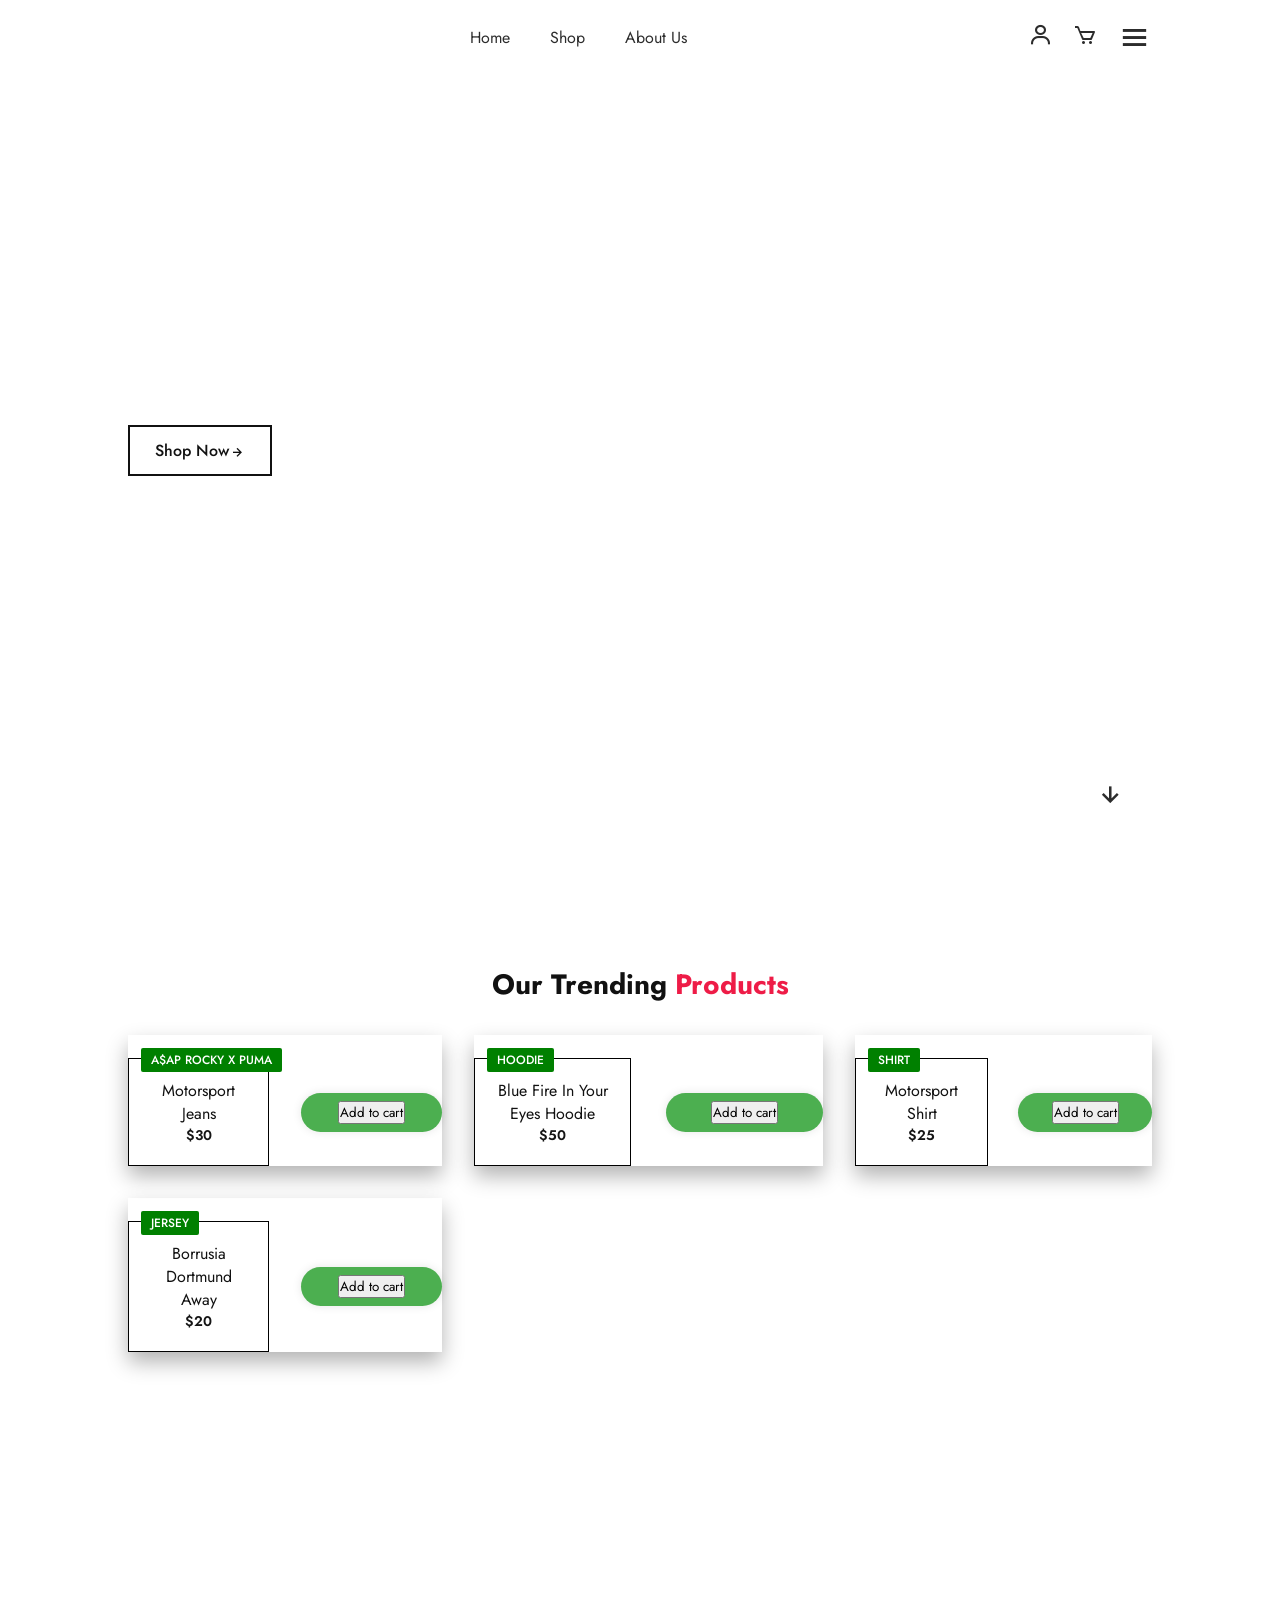
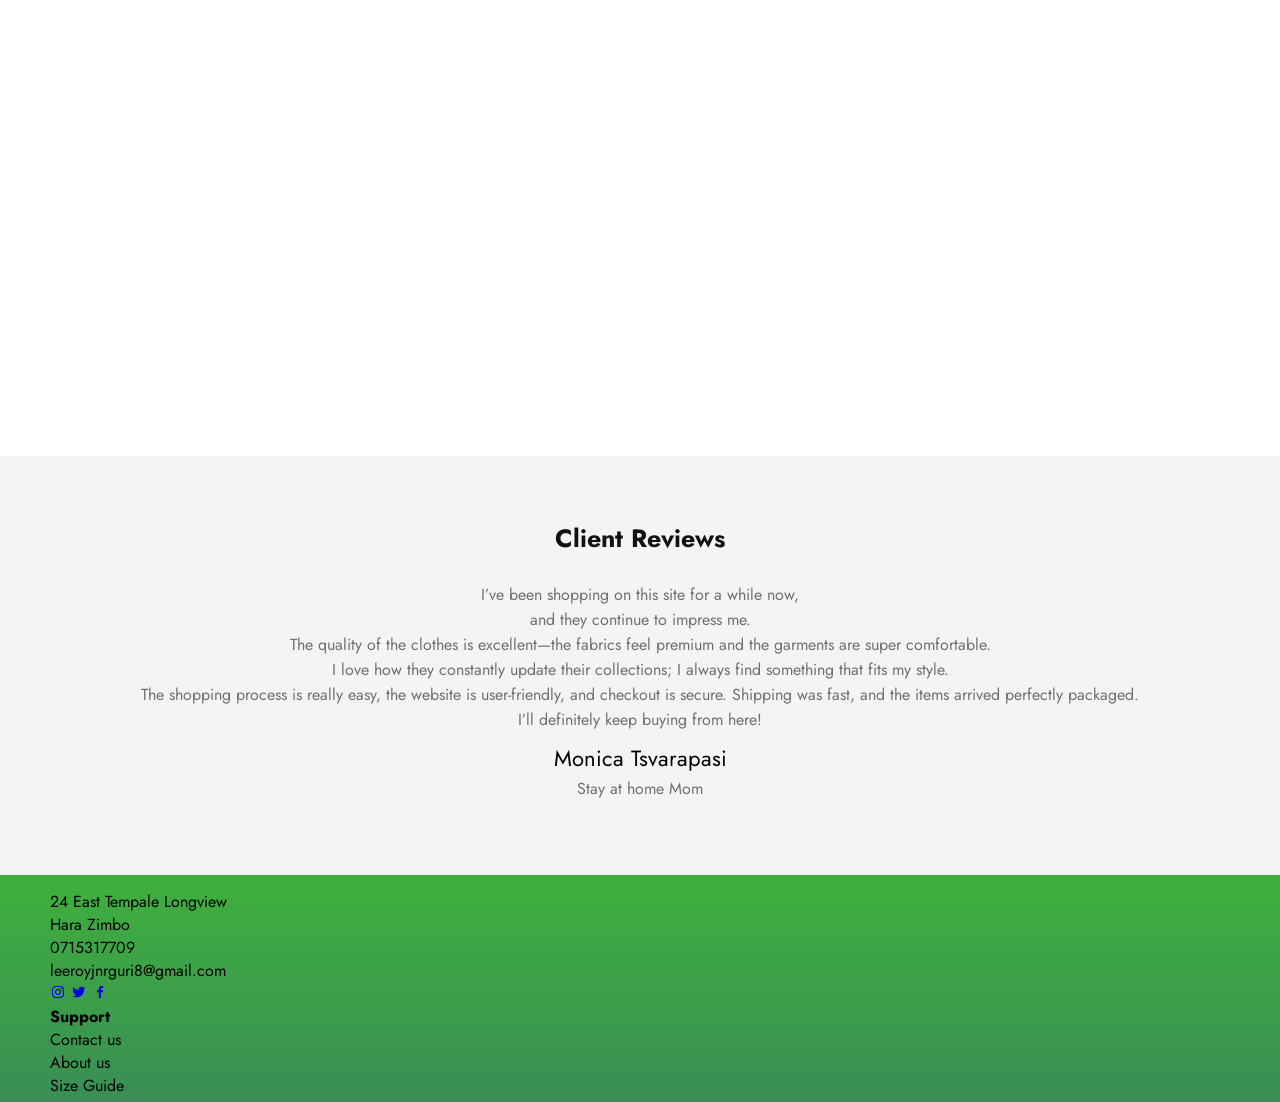
==== index.html @ 7493a293 "Add files via upload" ====
<!DOCTYPE html>
<html lang="en">
<head>
    <meta charset="UTF-8">
    <meta http-equiv="X-UA-Compatible" content="IE=edge">
    <meta name="viewport" content="width=device-width, initial-scale=1.0">
    <title>COBS THREADS</title>
    <link rel="stylesheet" href="style.css" >
    <link rel="preconnect" href="https://fonts.googleapis.com">
<link rel="preconnect" href="https://fonts.gstatic.com" crossorigin>
<link href="https://fonts.googleapis.com/css2?family=Jost:ital,wght@0,100..900;1,100..900&display=swap" rel="stylesheet">
<link rel="stylesheet" href="https://cdnjs.cloudflare.com/ajax/libs/font-awesome/6.2.1/css/all.min.css" integrity="sha512-MV7K8+y+gLIBoVD59lQIYicR65iaqukzvf/nwasF0nqhPay5w/9lJmVM2hMDcnK1OnMGCdVK+iQrJ7lzPJQd1w==" crossorigin="anonymous" referrerpolicy="no-referrer" />

<link rel="stylesheet"
href="https://unpkg.com/boxicons@latest/css/boxicons.min.css">
</head>
<body>
    <header>
        <a href="#" class="logo"><img src="images/logo.jpg" alt=""></a>

        <ul class="navmenu" >
            <li><a href="#">Home</a></li>
            <li><a href="shop.html">Shop</a></li>
            <li><a href="aboutus.html">About us</a></li>
        </ul>

        <div class="nav-icon">
            <a href="#"><i class='bx bx-user' ></i></a> 
            <a href="#" id="cart-button"><i class='bx bx-cart' ></i></a>
            <div class="bx bx-menu" id="menu-icon"></div>
        </div>
    </header>

    <section class="main-home">
        <div class="main-text">
             <a href="shop.html" class="main-btn">Shop Now<i class='bx bx-right-arrow-alt' ></i></a>
        </div>
        <div  class="down-arrow">
            <a href="#trending" class="down"><i class='bx bx-down-arrow-alt' ></i></a>
        </div>
    </section>

    <!--trending-products-section-->
    <section class="trending-product" id="trending">
        <div class="center-text">
            <h2>Our Trending <span>Products</span></h2>
        </div>
        <div class="products">
            <div class="row">
                <img src="images/streetwear/asap rocky x puma.png" alt="" class="image">
                <div class="product-text">
                    <h5>A$AP ROCKY X PUMA</h5>
                </div>
                <div class="info">
                    <div class="price">
                        <h4>Motorsport jeans</h4>
                        <p class="item-price">$30</p>
                    </div>
                    <div class="button">
                        <button class="add-cart">Add to cart</button>
                    </div>
                </div>
            </div>
            <div class="row">
                <img src="images/streetwear/basketball hoodie.png" alt="" class="image">
                <div class="product-text">
                    <h5>HOODIE</h5>
                </div>
                <div class="info">
                    <div class="price">
                        <h4>Blue Fire in your eyes hoodie</h4>
                        <p class="item-price">$50</p>
                    </div>
                    <div class="button">
                        <button class="add-cart">Add to cart</button>
                    </div>
                </div>
            </div>
            <div class="row">
                <img src="images/streetwear/motorsport shirt.png" alt="" class="image">
                <div class="product-text">
                    <h5>SHIRT</h5>
                </div>
                <div class="info">
                    <div class="price">
                        <h4>Motorsport shirt</h4>
                        <p class="item-price">$25</p>
                    </div>
                    <div class="button">
                        <button class="add-cart">Add to cart</button>
                    </div>
                </div>
            </div>
            <div class="row">
                <img src="images/streetwear/asap rocky x puma.png" alt="" class="image">
                <div class="product-text">
                    <h5>JERSEY</h5>
                </div>
                <div class="info">
                    <div class="price">
                        <h4>Borrusia Dortmund Away</h4>
                        <p class="item-price">$20</p>
                    </div>
                    <div class="button">
                        <button class="add-cart">Add to cart</button>
                    </div>
                </div>
            </div>
        </div>
        </section>
    <!--video video-->
    <section class="video">
        <video autoplay loop muted plays-inline class="clip">
            <source src="video/2024wk40-doyou-home-video.mp4" type="video/mp4">
        </video>
    </section>
    <!--Client-Review-section-->
    <section class="client-reviews">     
        <div class="reviews">
            <h3>Client Reviews</h3>
            <img src="images/Monica tsvarapasi.jpg" alt="">
            <p>I’ve been shopping on this site for a while now,<br>
                and they continue to impress me.<br>
                The quality of the clothes is excellent—the fabrics feel premium and the garments are super comfortable.<br>
                I love how they constantly update their collections; I always find something that fits my style. <br>
                The shopping process is really easy, the website is user-friendly, and checkout is secure. Shipping was fast, and the items arrived perfectly packaged.<br>
                I’ll definitely keep buying from here!
             <p>
                <h2>Monica Tsvarapasi</h2>
                <p>Stay at home Mom</p>
        </div>
    </section>
    <!--Contact-section--->
    <footer>
    <section class="contact">
        <div class="contact-info"></div>
        <div class="first-info">
            <p>24 East Tempale Longview <br> Hara Zimbo</p>
            <p>0715317709</p>
            <p>leeroyjnrguri8@gmail.com</p>
            <div class="social-icon">
                <a href="#"><i class='bx bxl-instagram'></i></a>
                <a href="#"><i class='bx bxl-twitter'></i></a>
                <a href="#"><i class='bx bxl-facebook'></i></a>
            </div>
            <div class="second-info">
                <h4>Support</h4>
                <p>Contact us</p>
                <p>About us</p>
                <p>Size Guide</p>
            </div>

        </div>
    </section>
    </footer>
    <div class="cart-container" id="cart-container" style="display: none;">
        <h2>Your Cart</h2>
        <ul id="cart-items"></ul>
        <p>Total: $<span id="total-price">0.00</span></p>
        <button id="checkout-button">Checkout</button>
        <button id="close-cart-button">Close</button>
        <pre>Click on the item to remove</pre>
    </div>

    
    <script src="index.js"></script>
</body>
</html>
---- style.css ----
*{
    margin: 0; 
    padding: 0;
    box-sizing: border-box;
    scroll-behavior: smooth;
    font-family: 'Jost',sans-serif;
    list-style: none;
    text-decoration: none;
}

header{
    background-color: #fff;
    position: fixed;
    width: 100%;
    top:0;
    right: 0;
    z-index: 1000;
    display: flex;
    align-items: center;
    justify-content: space-between;
    padding: 20px 10%;
}
.logo img{
    max-width: 120px;
    height: auto; 
}

.navmenu{
    display:flex;
}

.navmenu a{
    color: #2c2c2c;
    font: size 16px; 
    text-transform: capitalize;
    padding: 10px 20px;
    font-weight: 400;
    transition: all .42s ease;
}
.navmenu a:hover{
    color:#EE1C47;

}

.nav-icon{
    display: flex;
    align-items: center;
}

.nav-icon i{
    margin-right: 20px;
    color: #2c2c2c;
    font-size:25px;
    font-weight:400;
    transition: all .42s ease;
}
.nav-icon i:hover{
    transform: scale(1.1);
    color:#EE1C47;
}
#menu-icon{
    font-size: 35px;
    color: #2c2c2c;
    z-index: 10001;
    cursor: pointer;
}
section{
    padding: 5% 10%;
}
.main-home{
    width:100%;
    height: 100vh;
    background-image:url(images/openpif.png);
    background-position: center;
    background-size: cover;
    display: grid;
    grid-template-columns: repeat(1 ,1fr);
    align-items: center;
}
.main-text h5{
     color:#EE1C47;
     font-size: 16px;
     text-transform: capitalize;
     font-weight:500;
}
.main-text h1{
    color: #EE1C47;
    font-size: 65px;
    text-transform: capitalize;
    line-height: 1.1;
    font-weight: 600;
    margin: 6px 0 10px;
}
.main-text p{
    color: #082b94;
    font-size: 20px;
    font-style: italic;
    margin-bottom: 20px;
}
.main-btn{
    display: inline-block;
    color:#111;
    font-size: 16px;
    font-weight:500;
    text-transform: capitalize;
    border:2px solid #111;
    padding: 12px 25px;
    transition: all .42s ease;
}
.main-btn:hover{
    background-color: #000;
    color: #fff;
}
.main-btn i{
    vertical-align: middle;
}
.down-arrow{
    position: absolute;
    top: 85%;
    right: 11%;
}
.down i{
    font-size: 30px;
    color: #2c2c2c;
    border: 2px solid #fff;
    border-radius: 50px;
    padding: 12px 12px;
}
.down i:hover{
    background-color:#EE1C47 ;
    color: #fff;
    transition: all .42 ease;
}
header.sticky{
    background: #fff;
    padding: 20px 10%;
    box-shadow: 0px 0px 10px rgb(0 0 0 / 10%);
}
/*trending-section-css*/
.center-text h2{
    color: #111;
    font-size: 28px;
    text-transform: capitalize;
    text-align: center;
    margin-bottom: 30px;
}
.center-text span{
    color: #EE1C47;
}
.products{
    display: grid;
    grid-template-columns: repeat(auto-fit,minmax(260px, auto));
    gap: 2rem;
}
.row{
    position: relative;
    transition: all .40s;
    box-shadow: 0 10px 20px rgb(0,0,0,0.3);
}
.row img{
    width: 100%;
    height: auto;
    transform-style: preserve-3d;
    transition: transform 3s ease-in-out;
}
.row img:hover{
    transform:rotateY(180deg);
}
.product-text h5{
    position: absolute;
    top: 13px;
    left: 13px;
    color: #fff;
    font-size: 12px;
    font-weight: 500;
    text-transform: uppercase;
    background-color: green;
    padding: 3px 10px;
    border-radius: 2px;
}

.price h4{
    color:#111;
    font-size: 16px;
    text-transform: capitalize;
    font-weight: 400;
}
.price p{
    color: #151515;
    font-size: 14px;
    font-weight: 600;
}
.client-reviews{
    background-color: #F3F4F6;
}
.reviews{
    text-align:center;
}
.reviews h3{
    color: #111;
    font-size: 25px;
    text-transform: capitalize;
    text-align: center;
    font-weight: 700;
}
.reviews img{
    width: 100px;
    height: auto;
    border-radius: 50px;
    margin: 10px 0;
}
.reviews p{
    color: #707070;
    font-size: 16px;
    font-weight: 400;
    line-height: 25px;
    margin-bottom: 10px;
}
.reviews h2{
    font-size:22px;
    color:#000;
    font-weight:400;
    text-transform: capitalize;
    margin-bottom: 2px;
}
/*reviews slider*/
.slider-container{
    position: relative;
}
.slider-container .wrapper{
    width:60vw;
    height:75vh;
    box-shadow:10px 10px 20px rgba(0, 0, 0, 0.6);
    margin: 5rem auto;
    overflow: hidden;
}
.slider-container .wrapper-holder{
    display: grid;
    grid-template-columns: repeat(4,100%);
    height:100%;
    width:100%;
    animation:slider 30s ease-in-out infinite alternate;
}
.slider-container #slider-img-1{
    background-image:url(images/charlie.png) ;
    background-position: center;
}
.slider-container #slider-img-2{
    background-image:url(images/lamar.png) ;
    background-position: center;
}
.slider-container #slider-img-3{
    background-image:url(images/tsvarapasi.png) ;
    background-position: center;
}
.slider-container .button-holder .button{
    background-color: #fff;
    width:15px;
    height: 15px;
    border-radius: 15px;
    display: inline-block;
    margin: 3rem;
}
.slider-container .button-holder{
    position:absolute;
    left:45%;
    bottom: 0%;
}
.button:hover{
    box-shadow:0px 0px 7px 4px rgba(0 , 0 , 0 , 0.6);
}
@keyframes slider{
    0%{transform: translateX(0%);}
    10%{transform: translateX(-100%);}
    20%{transform: translateX(-100%);}
    30%{transform: translateX(-200%);}
    40%{transform: translateX(-200%);}
    50%{transform: translateX(-200%);}
    60%{transform: translateX(-300%);}
    70%{transform: translateX(-300%);}
    80%{transform: translateX(-300%);}
    90%{transform: translateX(0%);}
    100%{transform: translateX(0%);}
}


/*shop button*/
.info{
    display: flex; 
    justify-content: space-between; 
    align-items: center;
    
}
.price, .button {
    background-color: #fff;
    padding: 20px;
    width: 45%; /* Adjust width as needed */
    text-align: center;
    border: 1px solid #000;
}
.button{
    font-family: "Roboto", sans-serif;
    background-color: #4CAF50;
   
    color: white; 
    border: none; 
    padding: 8px 1px; 
    text-align: center;
    text-decoration: none;
    text-transform: uppercase;
    display: inline-block; 
    font-size: 12px;
    font-weight: bold;
    border-radius: 25px; 
    cursor: pointer;
    box-shadow: 0 0 10px rgba(0, 0, 0, 0.1);
    -webkit-transition-property: box-shadow, transform;
    transition-property: box-shadow, transform;  
}
.button:hover, .botton:focus, .button:active{
    box-shadow: 0 0 20px rgba(0 , 0 , 0 , 0.5);
    -webkit-transform: scale(1.1);
    transform: scale(1.1);
}
/*video video */
.video {
    width: 100%; 
    overflow: hidden; 
}

.clip {
    width: 100%;
    height: auto; 
    display: block; 
}
.contact{
    background-image: linear-gradient(#3fb03d,#398e55);
    padding: 15px 15px 5px 50px;
    display: flex;
    flex-direction: column;
    justify-content: space-between;

}

/* Cart container styles */
.cart-container {
    position: absolute;
    top: 60px; /* Adjust this value to match the height of your header */
    right: 0; /* Align it to the right edge of the screen (or adjust if necessary) */
    background-color: white;
    border: 1px solid #ccc;
    padding: 15px;
    width: 300px;
    box-shadow: 0 4px 8px rgba(0, 0, 0, 0.1);
    display: none; /* Initially hidden */
    z-index: 1000; /* Make sure it's above other elements */
}

/* Styling the cart item list */
#cart-items {
    list-style-type: none;
    padding: 0;
    margin: 0;
}

#cart-items li {
    padding: 5px 0;
    border-bottom: 1px solid #ddd;
}

/* Styling for the total price and checkout button */
#total-price {
    font-weight: bold;
    font-size: 1.2em;
}

#checkout-button,
#close-cart-button {
    background-color: #333;
    color: white;
    padding: 10px 15px;
    border: none;
    cursor: pointer;
    margin-top: 10px;
    width: 100%;
    text-align: center;
}

#checkout-button:hover,
#close-cart-button:hover {
    background-color: #555;
}

#close-cart-button {
    background-color: red;
}

/* Optional: Adjust cart icon to make it more noticeable */
#cart-button i {
    font-size: 1.5em;
    cursor: pointer;
}
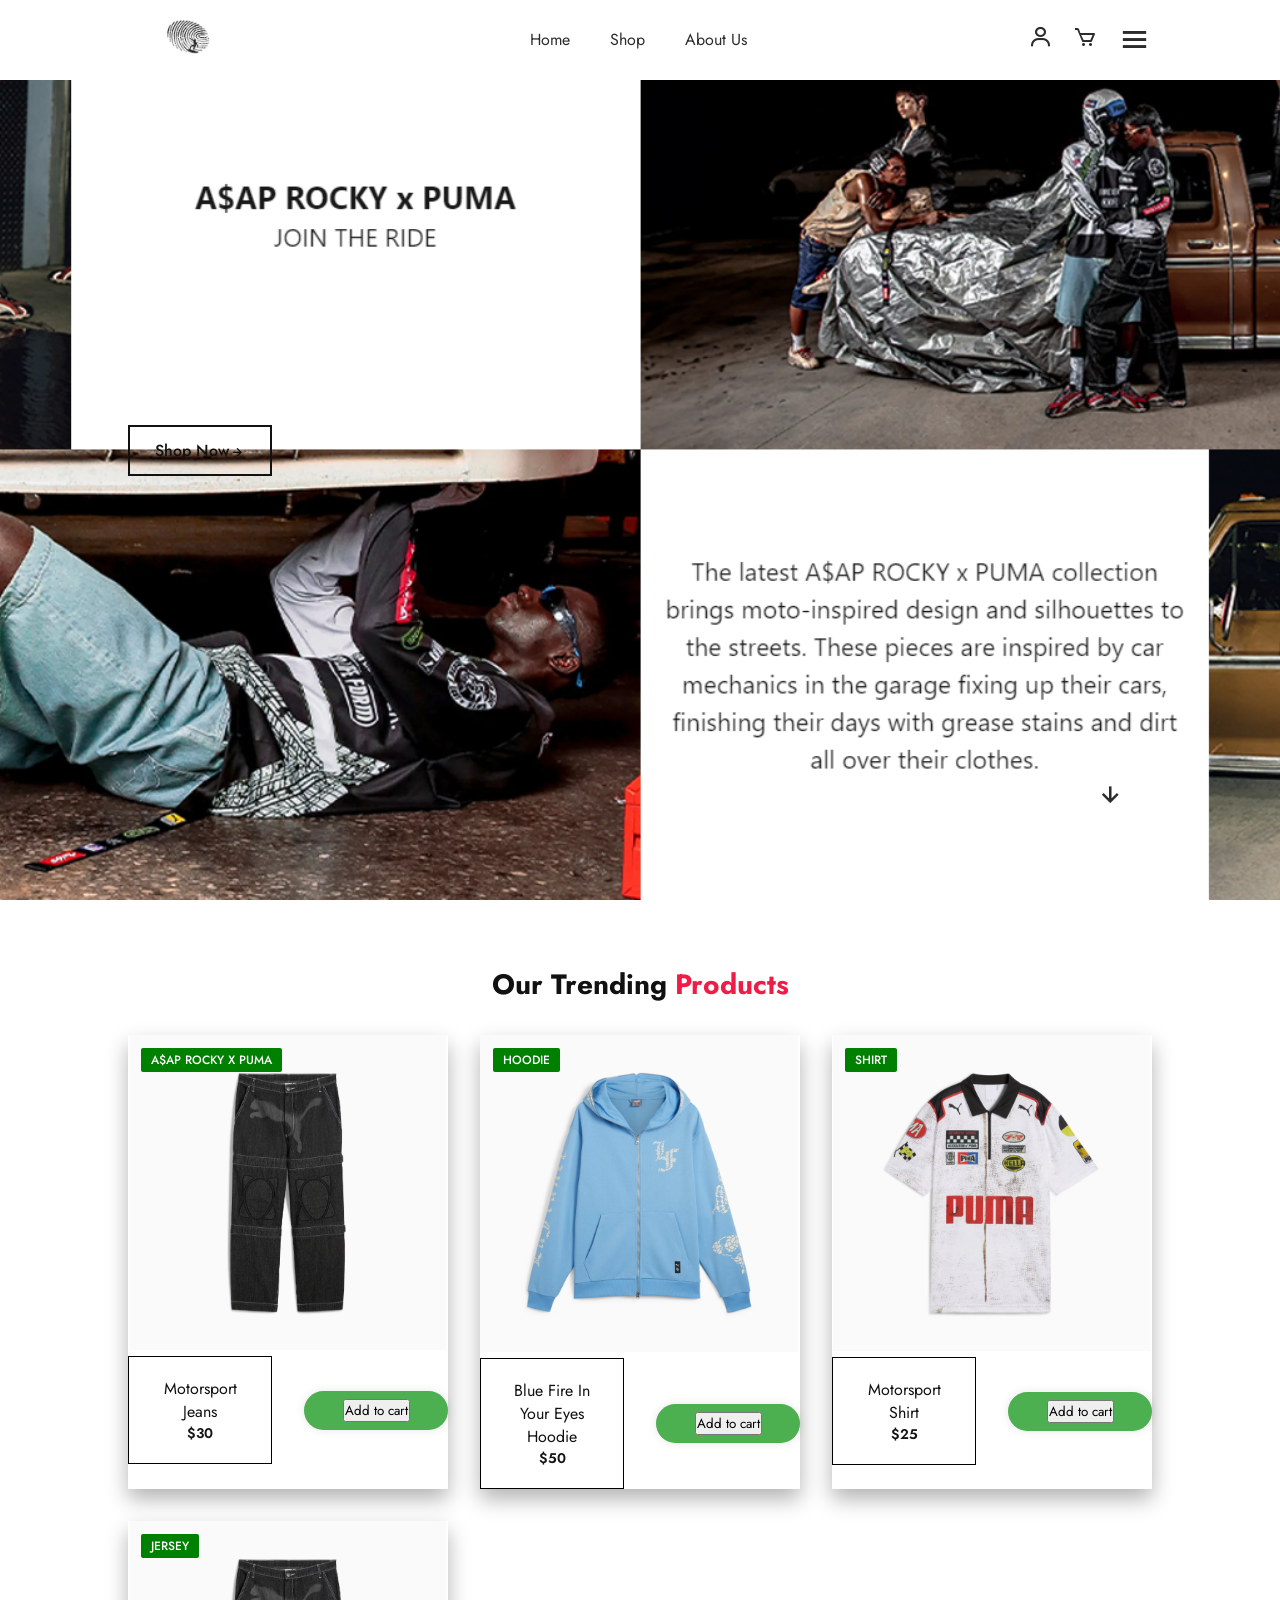
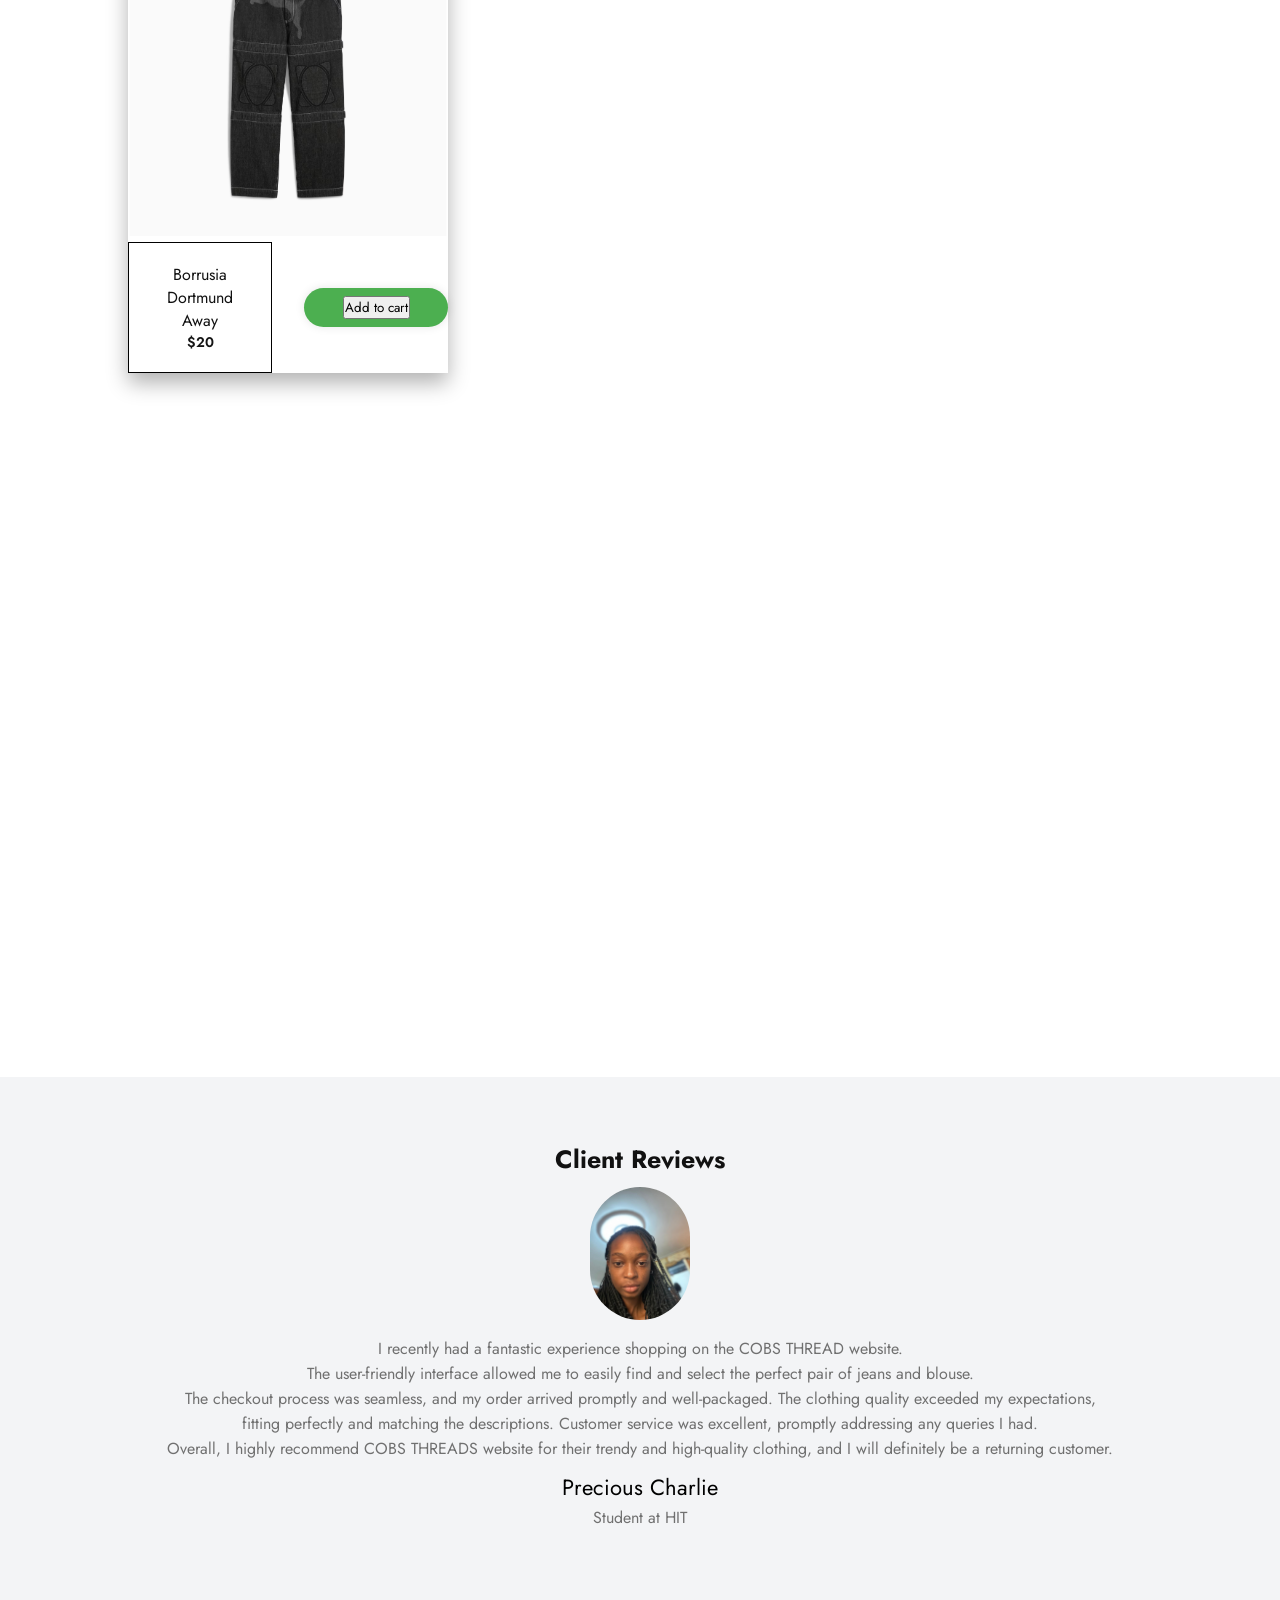
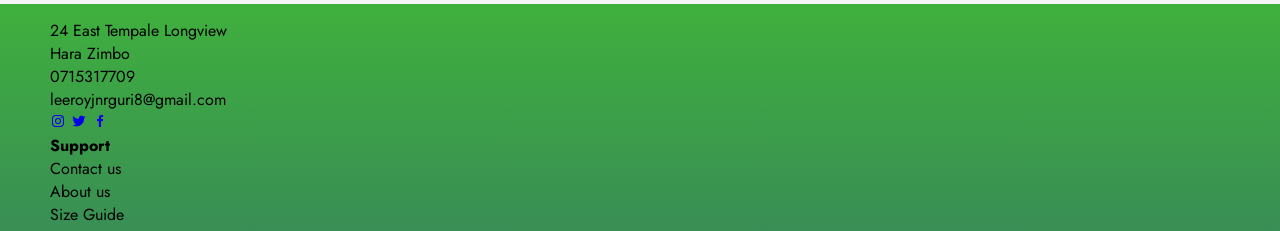
==== commit f1c41926: "Update index.html" ====
--- a/index.html
+++ b/index.html
@@ -117,18 +117,17 @@
     <!--Client-Review-section-->
     <section class="client-reviews">     
         <div class="reviews">
-            <h3>Client Reviews</h3>
-            <img src="images/Monica tsvarapasi.jpg" alt="">
-            <p>I’ve been shopping on this site for a while now,<br>
-                and they continue to impress me.<br>
-                The quality of the clothes is excellent—the fabrics feel premium and the garments are super comfortable.<br>
-                I love how they constantly update their collections; I always find something that fits my style. <br>
-                The shopping process is really easy, the website is user-friendly, and checkout is secure. Shipping was fast, and the items arrived perfectly packaged.<br>
-                I’ll definitely keep buying from here!
-             <p>
-                <h2>Monica Tsvarapasi</h2>
-                <p>Stay at home Mom</p>
-        </div>
+                <h3>Client Reviews</h3>
+                <img src="images/WhatsApp Image 2024-09-14 at 15.37.26_9d96e375.jpg" alt="">
+                <p>I recently had a fantastic experience shopping on the COBS THREAD website.<br>
+                 The user-friendly interface allowed me to easily find and select the perfect pair of jeans and blouse. <br>
+                 The checkout process was seamless, and my order arrived promptly and well-packaged. The clothing quality exceeded my expectations,<br>
+                  fitting perfectly and matching the descriptions. Customer service was excellent, promptly addressing any queries I had.<br>
+                 Overall, I highly recommend COBS THREADS website for their trendy and high-quality clothing, and I will definitely be a returning customer.
+                 <p>
+                    <h2>Precious Charlie</h2>
+                    <p>Student at HIT</p>
+            </div>
     </section>
     <!--Contact-section--->
     <footer>
@@ -165,4 +164,4 @@
     
     <script src="index.js"></script>
 </body>
-</html>+</html>
